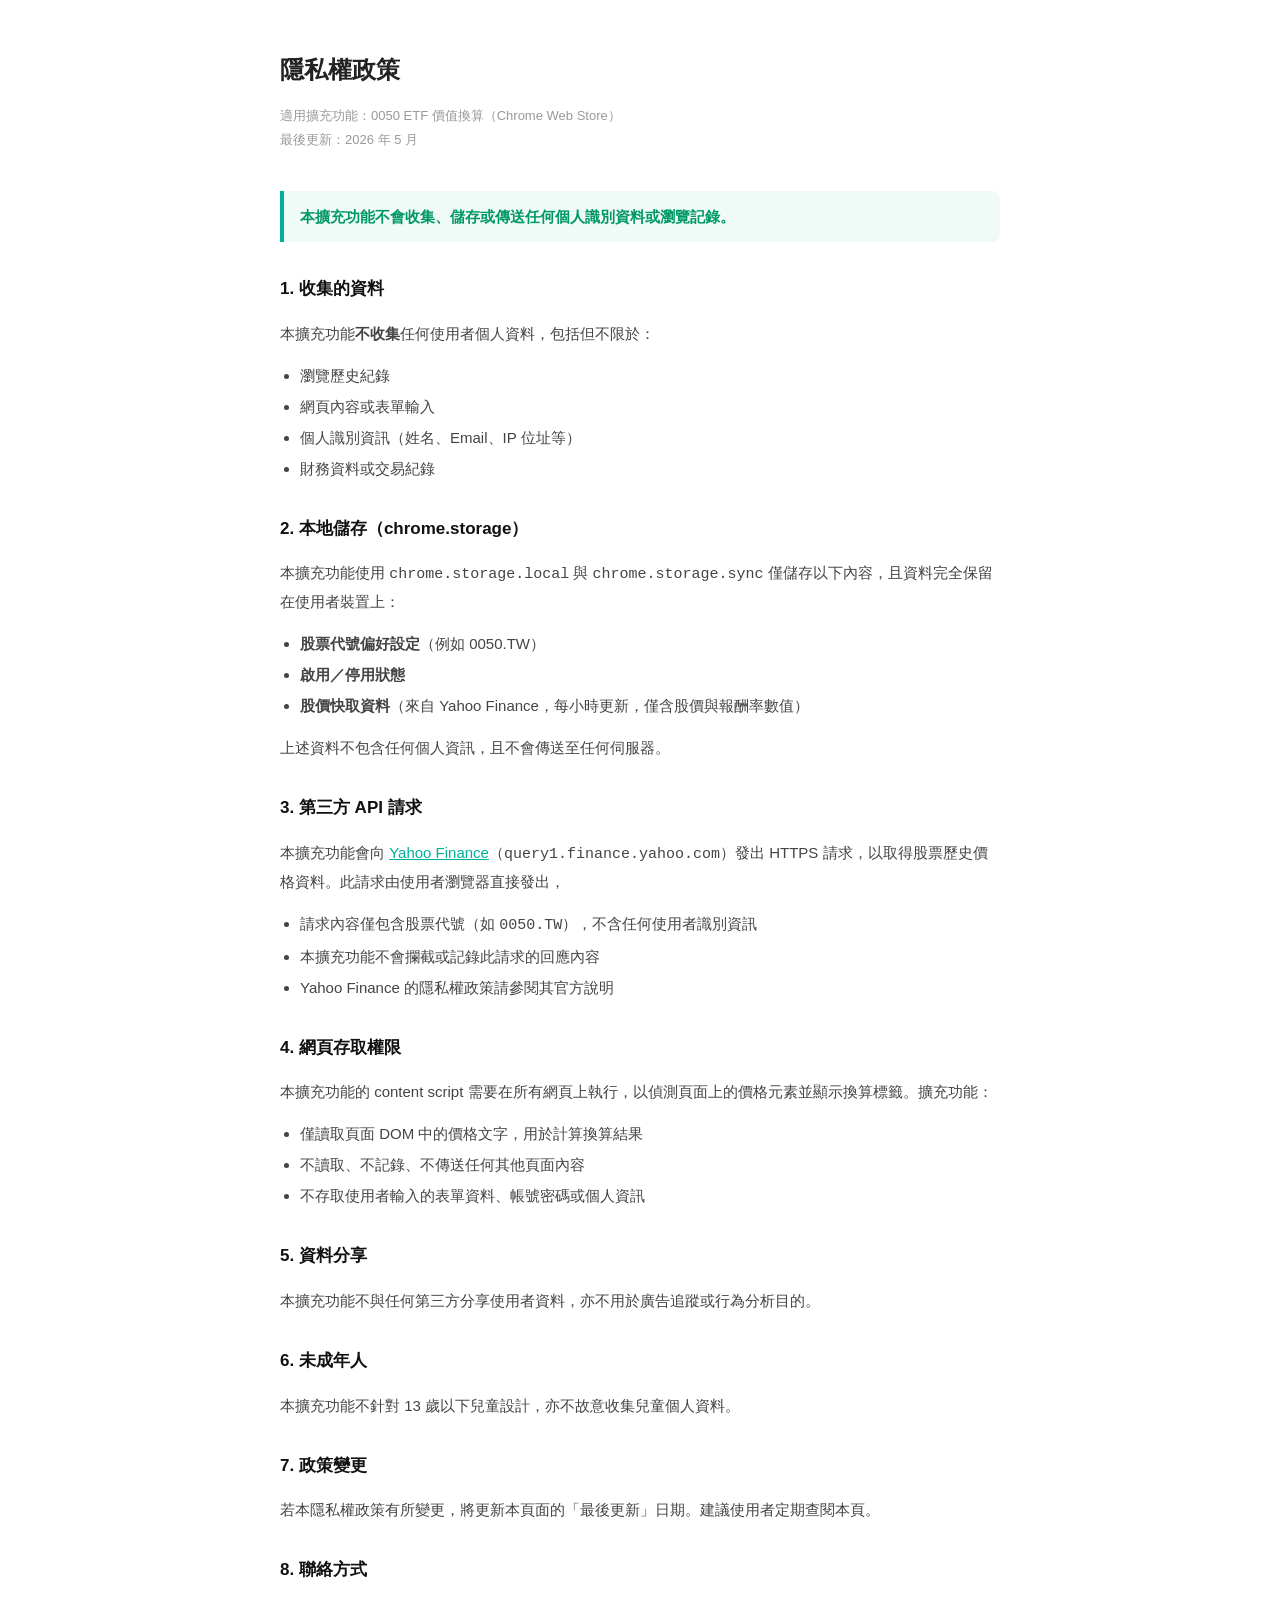
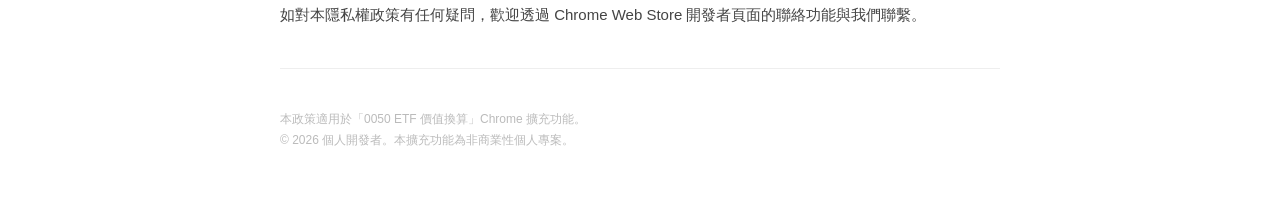
==== store-assets/privacy.html @ 431ccd53 "Initial release: ETF price extension v1.0" ====
<!DOCTYPE html>
<html lang="zh-TW">
<head>
  <meta charset="UTF-8">
  <meta name="viewport" content="width=device-width, initial-scale=1.0">
  <title>隱私權政策 — 0050 ETF 價值換算</title>
  <style>
    body {
      font-family: -apple-system, BlinkMacSystemFont, 'Segoe UI', sans-serif;
      max-width: 720px; margin: 48px auto; padding: 0 24px;
      color: #222; line-height: 1.8; font-size: 15px;
    }
    h1 { font-size: 24px; font-weight: 800; margin-bottom: 6px; }
    h2 { font-size: 17px; font-weight: 700; margin: 32px 0 8px; color: #111; }
    p, li { color: #444; }
    ul { padding-left: 20px; }
    li { margin-bottom: 4px; }
    .meta { font-size: 13px; color: #999; margin-bottom: 40px; }
    .highlight {
      background: #f0faf7; border-left: 4px solid #00b09b;
      padding: 12px 16px; border-radius: 0 8px 8px 0;
      margin: 16px 0; font-weight: 600; color: #096;
    }
    a { color: #00b09b; }
    hr { border: none; border-top: 1px solid #eee; margin: 40px 0; }
    footer { font-size: 12px; color: #bbb; margin-top: 40px; }
  </style>
</head>
<body>

  <h1>隱私權政策</h1>
  <p class="meta">適用擴充功能：0050 ETF 價值換算（Chrome Web Store）<br>最後更新：2026 年 5 月</p>

  <div class="highlight">
    本擴充功能不會收集、儲存或傳送任何個人識別資料或瀏覽記錄。
  </div>

  <h2>1. 收集的資料</h2>
  <p>本擴充功能<strong>不收集</strong>任何使用者個人資料，包括但不限於：</p>
  <ul>
    <li>瀏覽歷史紀錄</li>
    <li>網頁內容或表單輸入</li>
    <li>個人識別資訊（姓名、Email、IP 位址等）</li>
    <li>財務資料或交易紀錄</li>
  </ul>

  <h2>2. 本地儲存（chrome.storage）</h2>
  <p>本擴充功能使用 <code>chrome.storage.local</code> 與 <code>chrome.storage.sync</code> 僅儲存以下內容，且資料完全保留在使用者裝置上：</p>
  <ul>
    <li><strong>股票代號偏好設定</strong>（例如 0050.TW）</li>
    <li><strong>啟用／停用狀態</strong></li>
    <li><strong>股價快取資料</strong>（來自 Yahoo Finance，每小時更新，僅含股價與報酬率數值）</li>
  </ul>
  <p>上述資料不包含任何個人資訊，且不會傳送至任何伺服器。</p>

  <h2>3. 第三方 API 請求</h2>
  <p>本擴充功能會向 <a href="https://finance.yahoo.com" target="_blank">Yahoo Finance</a>（<code>query1.finance.yahoo.com</code>）發出 HTTPS 請求，以取得股票歷史價格資料。此請求由使用者瀏覽器直接發出，</p>
  <ul>
    <li>請求內容僅包含股票代號（如 <code>0050.TW</code>），不含任何使用者識別資訊</li>
    <li>本擴充功能不會攔截或記錄此請求的回應內容</li>
    <li>Yahoo Finance 的隱私權政策請參閱其官方說明</li>
  </ul>

  <h2>4. 網頁存取權限</h2>
  <p>本擴充功能的 content script 需要在所有網頁上執行，以偵測頁面上的價格元素並顯示換算標籤。擴充功能：</p>
  <ul>
    <li>僅讀取頁面 DOM 中的價格文字，用於計算換算結果</li>
    <li>不讀取、不記錄、不傳送任何其他頁面內容</li>
    <li>不存取使用者輸入的表單資料、帳號密碼或個人資訊</li>
  </ul>

  <h2>5. 資料分享</h2>
  <p>本擴充功能不與任何第三方分享使用者資料，亦不用於廣告追蹤或行為分析目的。</p>

  <h2>6. 未成年人</h2>
  <p>本擴充功能不針對 13 歲以下兒童設計，亦不故意收集兒童個人資料。</p>

  <h2>7. 政策變更</h2>
  <p>若本隱私權政策有所變更，將更新本頁面的「最後更新」日期。建議使用者定期查閱本頁。</p>

  <h2>8. 聯絡方式</h2>
  <p>如對本隱私權政策有任何疑問，歡迎透過 Chrome Web Store 開發者頁面的聯絡功能與我們聯繫。</p>

  <hr>

  <footer>
    本政策適用於「0050 ETF 價值換算」Chrome 擴充功能。<br>
    © 2026 個人開發者。本擴充功能為非商業性個人專案。
  </footer>

</body>
</html>
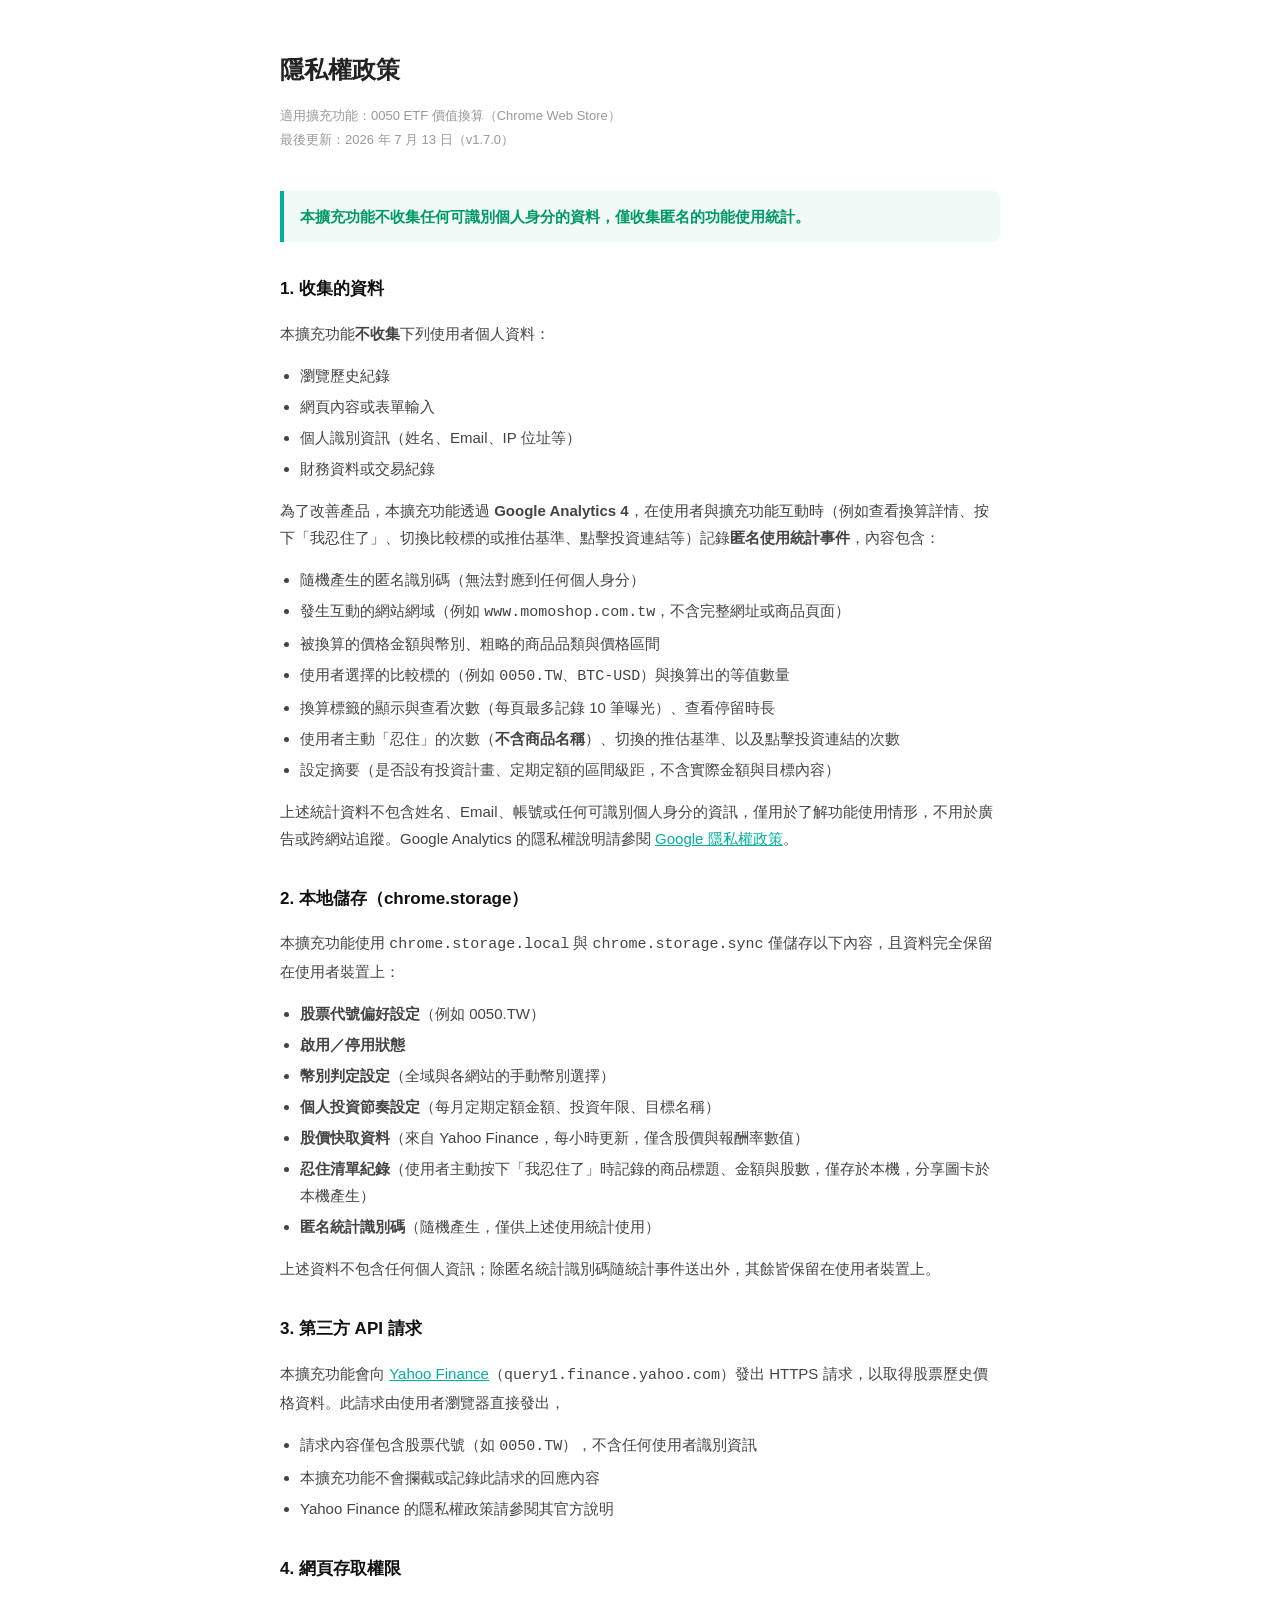
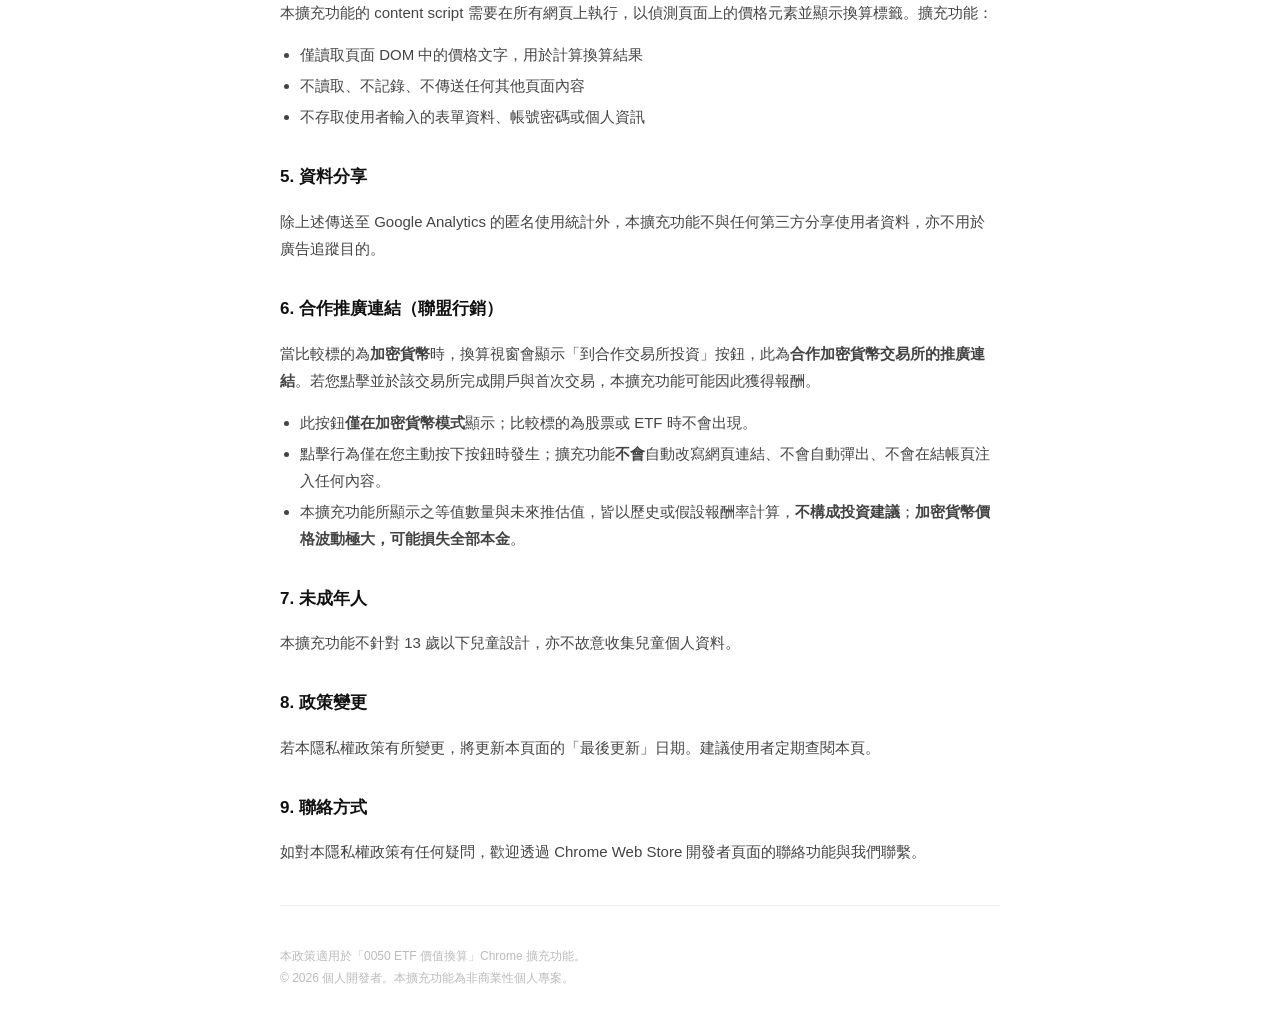
==== commit 9c658d65: "Update privacy policy for GA analytics, resist list, and crypto affiliate - Disclose GA4 anonymous u" ====
--- a/store-assets/privacy.html
+++ b/store-assets/privacy.html
@@ -29,29 +29,44 @@
 <body>
 
   <h1>隱私權政策</h1>
-  <p class="meta">適用擴充功能：0050 ETF 價值換算（Chrome Web Store）<br>最後更新：2026 年 5 月</p>
+  <p class="meta">適用擴充功能：0050 ETF 價值換算（Chrome Web Store）<br>最後更新：2026 年 7 月 13 日（v1.7.0）</p>
 
   <div class="highlight">
-    本擴充功能不會收集、儲存或傳送任何個人識別資料或瀏覽記錄。
+    本擴充功能不收集任何可識別個人身分的資料，僅收集匿名的功能使用統計。
   </div>
 
   <h2>1. 收集的資料</h2>
-  <p>本擴充功能<strong>不收集</strong>任何使用者個人資料，包括但不限於：</p>
+  <p>本擴充功能<strong>不收集</strong>下列使用者個人資料：</p>
   <ul>
     <li>瀏覽歷史紀錄</li>
     <li>網頁內容或表單輸入</li>
     <li>個人識別資訊（姓名、Email、IP 位址等）</li>
     <li>財務資料或交易紀錄</li>
   </ul>
+  <p>為了改善產品，本擴充功能透過 <strong>Google Analytics 4</strong>，在使用者與擴充功能互動時（例如查看換算詳情、按下「我忍住了」、切換比較標的或推估基準、點擊投資連結等）記錄<strong>匿名使用統計事件</strong>，內容包含：</p>
+  <ul>
+    <li>隨機產生的匿名識別碼（無法對應到任何個人身分）</li>
+    <li>發生互動的網站網域（例如 <code>www.momoshop.com.tw</code>，不含完整網址或商品頁面）</li>
+    <li>被換算的價格金額與幣別、粗略的商品品類與價格區間</li>
+    <li>使用者選擇的比較標的（例如 <code>0050.TW</code>、<code>BTC-USD</code>）與換算出的等值數量</li>
+    <li>換算標籤的顯示與查看次數（每頁最多記錄 10 筆曝光）、查看停留時長</li>
+    <li>使用者主動「忍住」的次數（<strong>不含商品名稱</strong>）、切換的推估基準、以及點擊投資連結的次數</li>
+    <li>設定摘要（是否設有投資計畫、定期定額的區間級距，不含實際金額與目標內容）</li>
+  </ul>
+  <p>上述統計資料不包含姓名、Email、帳號或任何可識別個人身分的資訊，僅用於了解功能使用情形，不用於廣告或跨網站追蹤。Google Analytics 的隱私權說明請參閱 <a href="https://policies.google.com/privacy" target="_blank">Google 隱私權政策</a>。</p>
 
   <h2>2. 本地儲存（chrome.storage）</h2>
   <p>本擴充功能使用 <code>chrome.storage.local</code> 與 <code>chrome.storage.sync</code> 僅儲存以下內容，且資料完全保留在使用者裝置上：</p>
   <ul>
     <li><strong>股票代號偏好設定</strong>（例如 0050.TW）</li>
     <li><strong>啟用／停用狀態</strong></li>
+    <li><strong>幣別判定設定</strong>（全域與各網站的手動幣別選擇）</li>
+    <li><strong>個人投資節奏設定</strong>（每月定期定額金額、投資年限、目標名稱）</li>
     <li><strong>股價快取資料</strong>（來自 Yahoo Finance，每小時更新，僅含股價與報酬率數值）</li>
+    <li><strong>忍住清單紀錄</strong>（使用者主動按下「我忍住了」時記錄的商品標題、金額與股數，僅存於本機，分享圖卡於本機產生）</li>
+    <li><strong>匿名統計識別碼</strong>（隨機產生，僅供上述使用統計使用）</li>
   </ul>
-  <p>上述資料不包含任何個人資訊，且不會傳送至任何伺服器。</p>
+  <p>上述資料不包含任何個人資訊；除匿名統計識別碼隨統計事件送出外，其餘皆保留在使用者裝置上。</p>
 
   <h2>3. 第三方 API 請求</h2>
   <p>本擴充功能會向 <a href="https://finance.yahoo.com" target="_blank">Yahoo Finance</a>（<code>query1.finance.yahoo.com</code>）發出 HTTPS 請求，以取得股票歷史價格資料。此請求由使用者瀏覽器直接發出，</p>
@@ -70,15 +85,23 @@
   </ul>
 
   <h2>5. 資料分享</h2>
-  <p>本擴充功能不與任何第三方分享使用者資料，亦不用於廣告追蹤或行為分析目的。</p>
+  <p>除上述傳送至 Google Analytics 的匿名使用統計外，本擴充功能不與任何第三方分享使用者資料，亦不用於廣告追蹤目的。</p>
 
-  <h2>6. 未成年人</h2>
+  <h2>6. 合作推廣連結（聯盟行銷）</h2>
+  <p>當比較標的為<strong>加密貨幣</strong>時，換算視窗會顯示「到合作交易所投資」按鈕，此為<strong>合作加密貨幣交易所的推廣連結</strong>。若您點擊並於該交易所完成開戶與首次交易，本擴充功能可能因此獲得報酬。</p>
+  <ul>
+    <li>此按鈕<strong>僅在加密貨幣模式</strong>顯示；比較標的為股票或 ETF 時不會出現。</li>
+    <li>點擊行為僅在您主動按下按鈕時發生；擴充功能<strong>不會</strong>自動改寫網頁連結、不會自動彈出、不會在結帳頁注入任何內容。</li>
+    <li>本擴充功能所顯示之等值數量與未來推估值，皆以歷史或假設報酬率計算，<strong>不構成投資建議</strong>；<strong>加密貨幣價格波動極大，可能損失全部本金</strong>。</li>
+  </ul>
+
+  <h2>7. 未成年人</h2>
   <p>本擴充功能不針對 13 歲以下兒童設計，亦不故意收集兒童個人資料。</p>
 
-  <h2>7. 政策變更</h2>
+  <h2>8. 政策變更</h2>
   <p>若本隱私權政策有所變更，將更新本頁面的「最後更新」日期。建議使用者定期查閱本頁。</p>
 
-  <h2>8. 聯絡方式</h2>
+  <h2>9. 聯絡方式</h2>
   <p>如對本隱私權政策有任何疑問，歡迎透過 Chrome Web Store 開發者頁面的聯絡功能與我們聯繫。</p>
 
   <hr>
